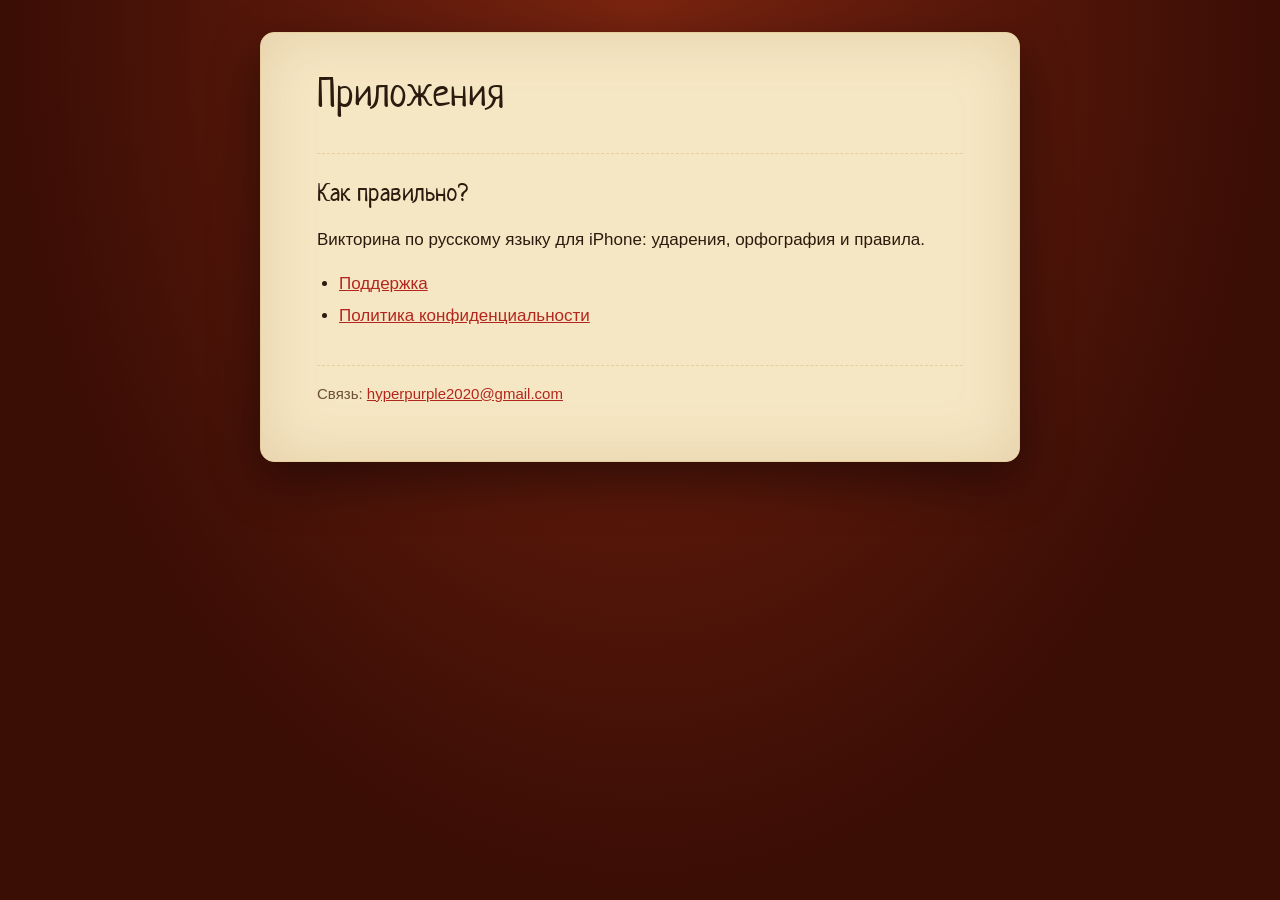
==== index.html @ 58d19bb3 "Create index.html" ====
<!doctype html>
<html lang="ru">
<head>
<meta charset="utf-8">
<meta name="viewport" content="width=device-width, initial-scale=1">
<title>Приложения</title>
<link rel="preconnect" href="https://fonts.googleapis.com">
<link rel="preconnect" href="https://fonts.gstatic.com" crossorigin>
<link href="https://fonts.googleapis.com/css2?family=Neucha&display=swap" rel="stylesheet">
<link rel="stylesheet" href="assets/style.css">
</head>
<body>
<main class="paper">
<h1>Приложения</h1>
<h2>Как правильно?</h2>
<p>Викторина по русскому языку для iPhone: ударения, орфография и правила.</p>
<ul>
<li><a href="kakpravilno/support/">Поддержка</a></li>
<li><a href="kakpravilno/privacy/">Политика конфиденциальности</a></li>
</ul>
<p class="nav">Связь: <a href="mailto:hyperpurple2020@gmail.com">hyperpurple2020@gmail.com</a></p>
</main>
</body>
</html>
---- assets/style.css ----
:root {
  --ink: #2b1a0e;
  --muted: #6b4f36;
  --accent: #b3261e;
  --paper: #f6e7c4;
  --paper-edge: #e6cf9c;
  --bg: #3a0d05;
}
* { box-sizing: border-box; }
html { -webkit-text-size-adjust: 100%; }
body {
  margin: 0;
  background: radial-gradient(ellipse at top, #7a2410 0%, var(--bg) 70%) fixed;
  color: var(--ink);
  font: 17px/1.6 -apple-system, BlinkMacSystemFont, "Segoe UI", Roboto, "Helvetica Neue", Arial, sans-serif;
  padding: 32px 16px 48px;
}
.paper {
  max-width: 760px;
  margin: 0 auto;
  background: var(--paper);
  border: 1px solid var(--paper-edge);
  border-radius: 14px;
  box-shadow: 0 18px 50px rgba(0, 0, 0, 0.45), inset 0 0 60px rgba(150, 100, 40, 0.18);
  padding: 36px clamp(20px, 5vw, 56px) 40px;
}
h1, h2, .brand { font-family: "Neucha", "Comic Sans MS", cursive; font-weight: 400; line-height: 1.2; }
.brand { color: var(--accent); font-size: 20px; margin: 0 0 4px; }
h1 { font-size: clamp(30px, 6vw, 40px); margin: 0 0 6px; }
h2 { font-size: 26px; margin: 36px 0 8px; border-top: 1px dashed var(--paper-edge); padding-top: 24px; }
.meta { color: var(--muted); font-size: 15px; margin: 0 0 24px; }
.summary { background: rgba(255, 255, 255, 0.45); border-left: 4px solid var(--accent); border-radius: 8px; padding: 14px 18px; margin: 20px 0; }
.summary p { margin: 6px 0; }
a { color: var(--accent); }
ul { padding-left: 22px; }
li { margin: 4px 0; }
table { width: 100%; border-collapse: collapse; margin: 12px 0; font-size: 15px; }
th, td { text-align: left; vertical-align: top; padding: 8px 10px; border-bottom: 1px solid var(--paper-edge); }
th { color: var(--muted); font-weight: 600; }
.mail { display: inline-block; font-size: 19px; font-weight: 600; margin: 6px 0; word-break: break-all; }
.nav { margin-top: 36px; padding-top: 16px; border-top: 1px dashed var(--paper-edge); font-size: 15px; color: var(--muted); }
.nav a { margin-right: 16px; }
@media (max-width: 520px) {
  body { padding: 16px 12px 32px; font-size: 16px; }
  th, td { padding: 6px; }
}
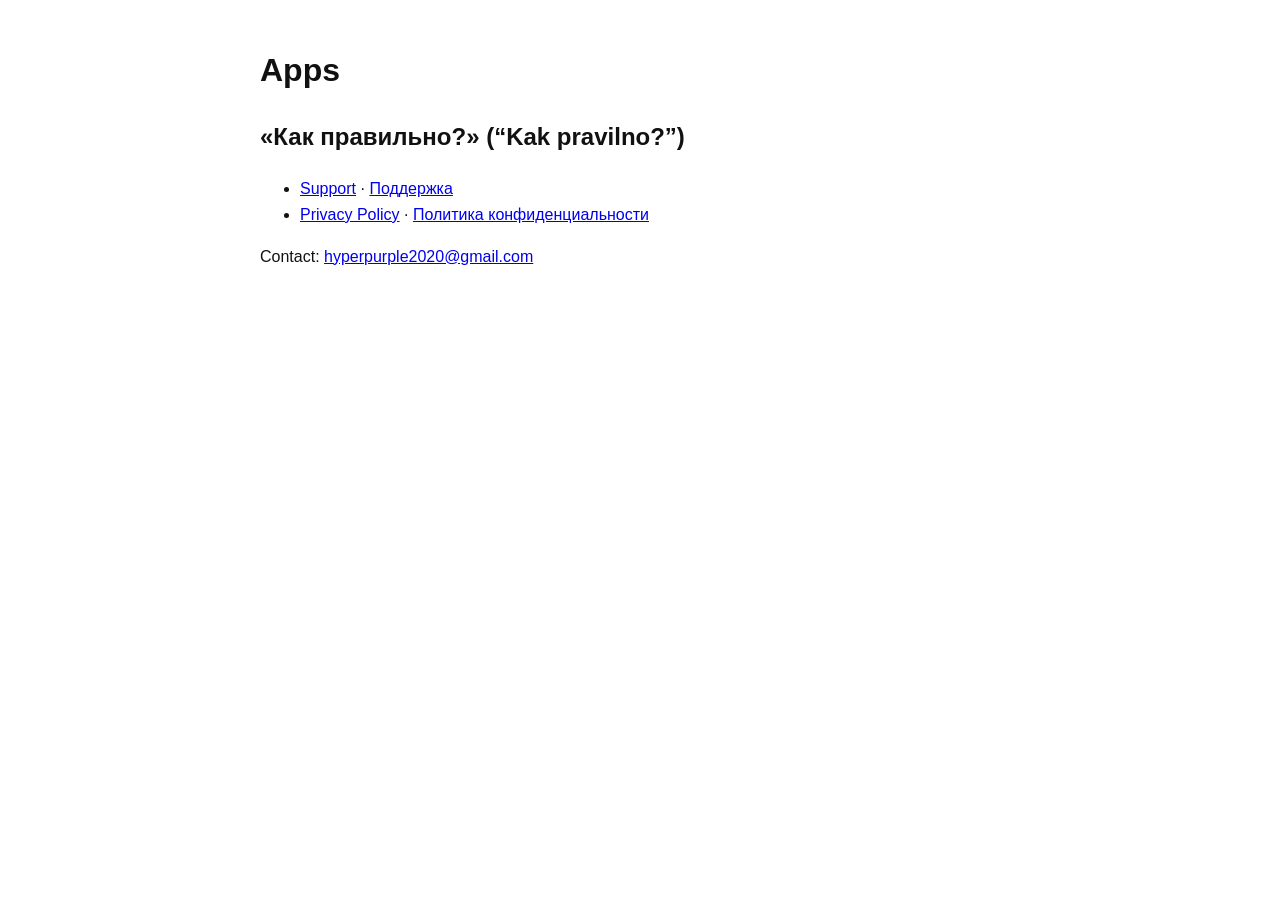
==== commit 5614c9f3: "Update index.html" ====
--- a/index.html
+++ b/index.html
@@ -1,24 +1,17 @@
 <!doctype html>
-<html lang="ru">
+<html lang="en">
 <head>
 <meta charset="utf-8">
 <meta name="viewport" content="width=device-width, initial-scale=1">
-<title>Приложения</title>
-<link rel="preconnect" href="https://fonts.googleapis.com">
-<link rel="preconnect" href="https://fonts.gstatic.com" crossorigin>
-<link href="https://fonts.googleapis.com/css2?family=Neucha&display=swap" rel="stylesheet">
-<link rel="stylesheet" href="assets/style.css">
+<title>Apps</title>
 </head>
-<body>
-<main class="paper">
-<h1>Приложения</h1>
-<h2>Как правильно?</h2>
-<p>Викторина по русскому языку для iPhone: ударения, орфография и правила.</p>
+<body style="max-width:760px;margin:0 auto;padding:24px 16px 48px;font:16px/1.6 -apple-system,Helvetica,Arial,sans-serif;color:#111;background:#fff">
+<h1>Apps</h1>
+<h2>«Как правильно?» (“Kak pravilno?”)</h2>
 <ul>
-<li><a href="kakpravilno/support/">Поддержка</a></li>
-<li><a href="kakpravilno/privacy/">Политика конфиденциальности</a></li>
+<li><a href="kakpravilno/support/">Support</a> · <a href="kakpravilno/support/ru/">Поддержка</a></li>
+<li><a href="kakpravilno/privacy/">Privacy Policy</a> · <a href="kakpravilno/privacy/ru/">Политика конфиденциальности</a></li>
 </ul>
-<p class="nav">Связь: <a href="mailto:hyperpurple2020@gmail.com">hyperpurple2020@gmail.com</a></p>
-</main>
+<p>Contact: <a href="mailto:hyperpurple2020@gmail.com">hyperpurple2020@gmail.com</a></p>
 </body>
 </html>
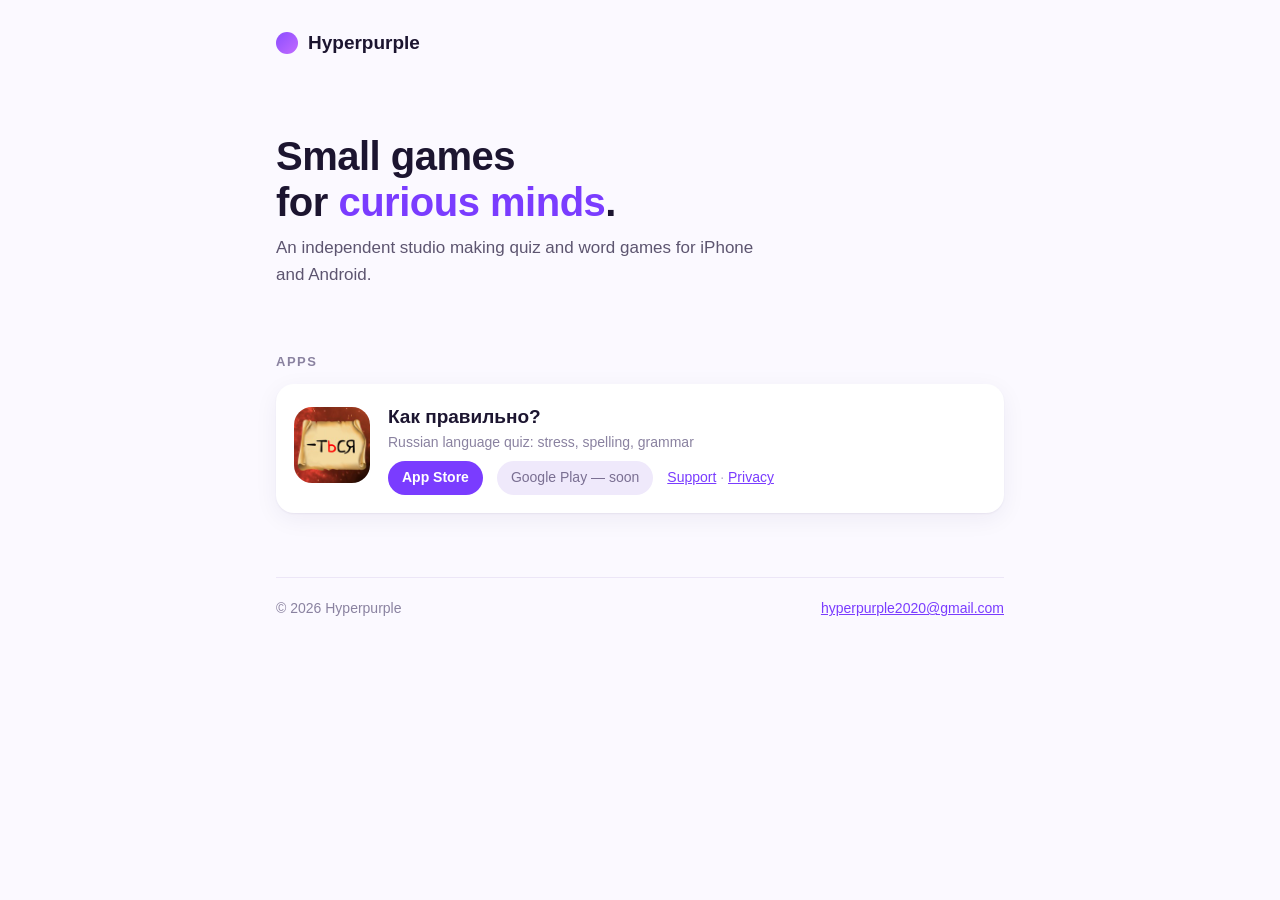
==== commit 74ee8601: "New Hyperpurple studio home page" ====
--- a/index.html
+++ b/index.html
@@ -3,15 +3,70 @@
 <head>
 <meta charset="utf-8">
 <meta name="viewport" content="width=device-width, initial-scale=1">
-<title>Apps</title>
+<title>Hyperpurple — small games for curious minds</title>
+<meta name="description" content="Hyperpurple is an independent studio making quiz and word games for iPhone and Android.">
+<link rel="icon" href="[data-uri]">
+<style>
+  * { box-sizing: border-box; }
+  body { margin: 0; font: 17px/1.55 -apple-system, "Segoe UI", Helvetica, Arial, sans-serif; color: #1c1530; background: #fbf9ff; }
+  .wrap { max-width: 760px; margin: 0 auto; padding: 0 16px; }
+  header { padding: 28px 0; display: flex; align-items: center; gap: 10px; }
+  .dot { width: 22px; height: 22px; border-radius: 50%; background: linear-gradient(135deg, #8b4dff, #c26bff); }
+  .name { font-weight: 700; font-size: 19px; }
+  .hero { padding: 48px 0 40px; }
+  .hero h1 { margin: 0 0 10px; font-size: 40px; line-height: 1.15; letter-spacing: -.5px; }
+  .hero h1 span { color: #7a3cff; }
+  .hero p { margin: 0; max-width: 480px; color: #5d5570; }
+  h2 { font-size: 13px; text-transform: uppercase; letter-spacing: 1.5px; color: #8a82a0; margin: 24px 0 12px; }
+  .app { display: flex; gap: 18px; align-items: center; padding: 18px; border-radius: 18px; background: #fff;
+    box-shadow: 0 1px 2px rgba(40,20,80,.06), 0 6px 24px rgba(40,20,80,.06); }
+  .app img { width: 76px; height: 76px; border-radius: 18px; flex: none; }
+  .app h3 { margin: 0; font-size: 19px; }
+  .app h3 a { color: inherit; text-decoration: none; }
+  .app .sub { margin: 0 0 8px; font-size: 14px; color: #8a82a0; }
+  .row { display: flex; flex-wrap: wrap; gap: 8px 14px; font-size: 14px; }
+  .btn { padding: 6px 14px; border-radius: 999px; background: #7a3cff; color: #fff; text-decoration: none; font-weight: 600; }
+  .soon { padding: 6px 14px; border-radius: 999px; background: #efe9fb; color: #7a6f92; }
+  .links { align-self: center; white-space: nowrap; color: #b3abc6; }
+  .links a { color: #7a3cff; }
+  footer { margin: 64px 0 32px; padding-top: 20px; border-top: 1px solid #ece6f7; font-size: 14px; color: #8a82a0;
+    display: flex; justify-content: space-between; flex-wrap: wrap; gap: 8px; }
+  footer a { color: #7a3cff; }
+  @media (max-width: 480px) {
+    .hero { padding: 24px 0 32px; }
+    .hero h1 { font-size: 32px; }
+    .app { align-items: flex-start; }
+    .app img { width: 60px; height: 60px; border-radius: 14px; }
+  }
+</style>
 </head>
-<body style="max-width:760px;margin:0 auto;padding:24px 16px 48px;font:16px/1.6 -apple-system,Helvetica,Arial,sans-serif;color:#111;background:#fff">
-<h1>Apps</h1>
-<h2>«Как правильно?» (“Kak pravilno?”)</h2>
-<ul>
-<li><a href="kakpravilno/support/">Support</a> · <a href="kakpravilno/support/ru/">Поддержка</a></li>
-<li><a href="kakpravilno/privacy/">Privacy Policy</a> · <a href="kakpravilno/privacy/ru/">Политика конфиденциальности</a></li>
-</ul>
-<p>Contact: <a href="mailto:hyperpurple2020@gmail.com">hyperpurple2020@gmail.com</a></p>
+<body>
+<div class="wrap">
+  <header><div class="dot"></div><div class="name">Hyperpurple</div></header>
+
+  <section class="hero">
+    <h1>Small games<br>for <span>curious minds</span>.</h1>
+    <p>An independent studio making quiz and word games for iPhone and Android.</p>
+  </section>
+
+  <h2>Apps</h2>
+  <div class="app">
+    <a href="kakpravilno/"><img src="[data-uri]" alt="«Как правильно?» app icon"></a>
+    <div>
+      <h3><a href="kakpravilno/">Как правильно?</a></h3>
+      <p class="sub">Russian language quiz: stress, spelling, grammar</p>
+      <div class="row">
+        <a class="btn" href="https://apps.apple.com/ge/app/id6836516475">App Store</a>
+        <span class="soon">Google Play — soon</span>
+        <span class="links"><a href="kakpravilno/support/">Support</a> · <a href="kakpravilno/privacy/">Privacy</a></span>
+      </div>
+    </div>
+  </div>
+
+  <footer>
+    <span>© 2026 Hyperpurple</span>
+    <a href="mailto:hyperpurple2020@gmail.com">hyperpurple2020@gmail.com</a>
+  </footer>
+</div>
 </body>
 </html>
